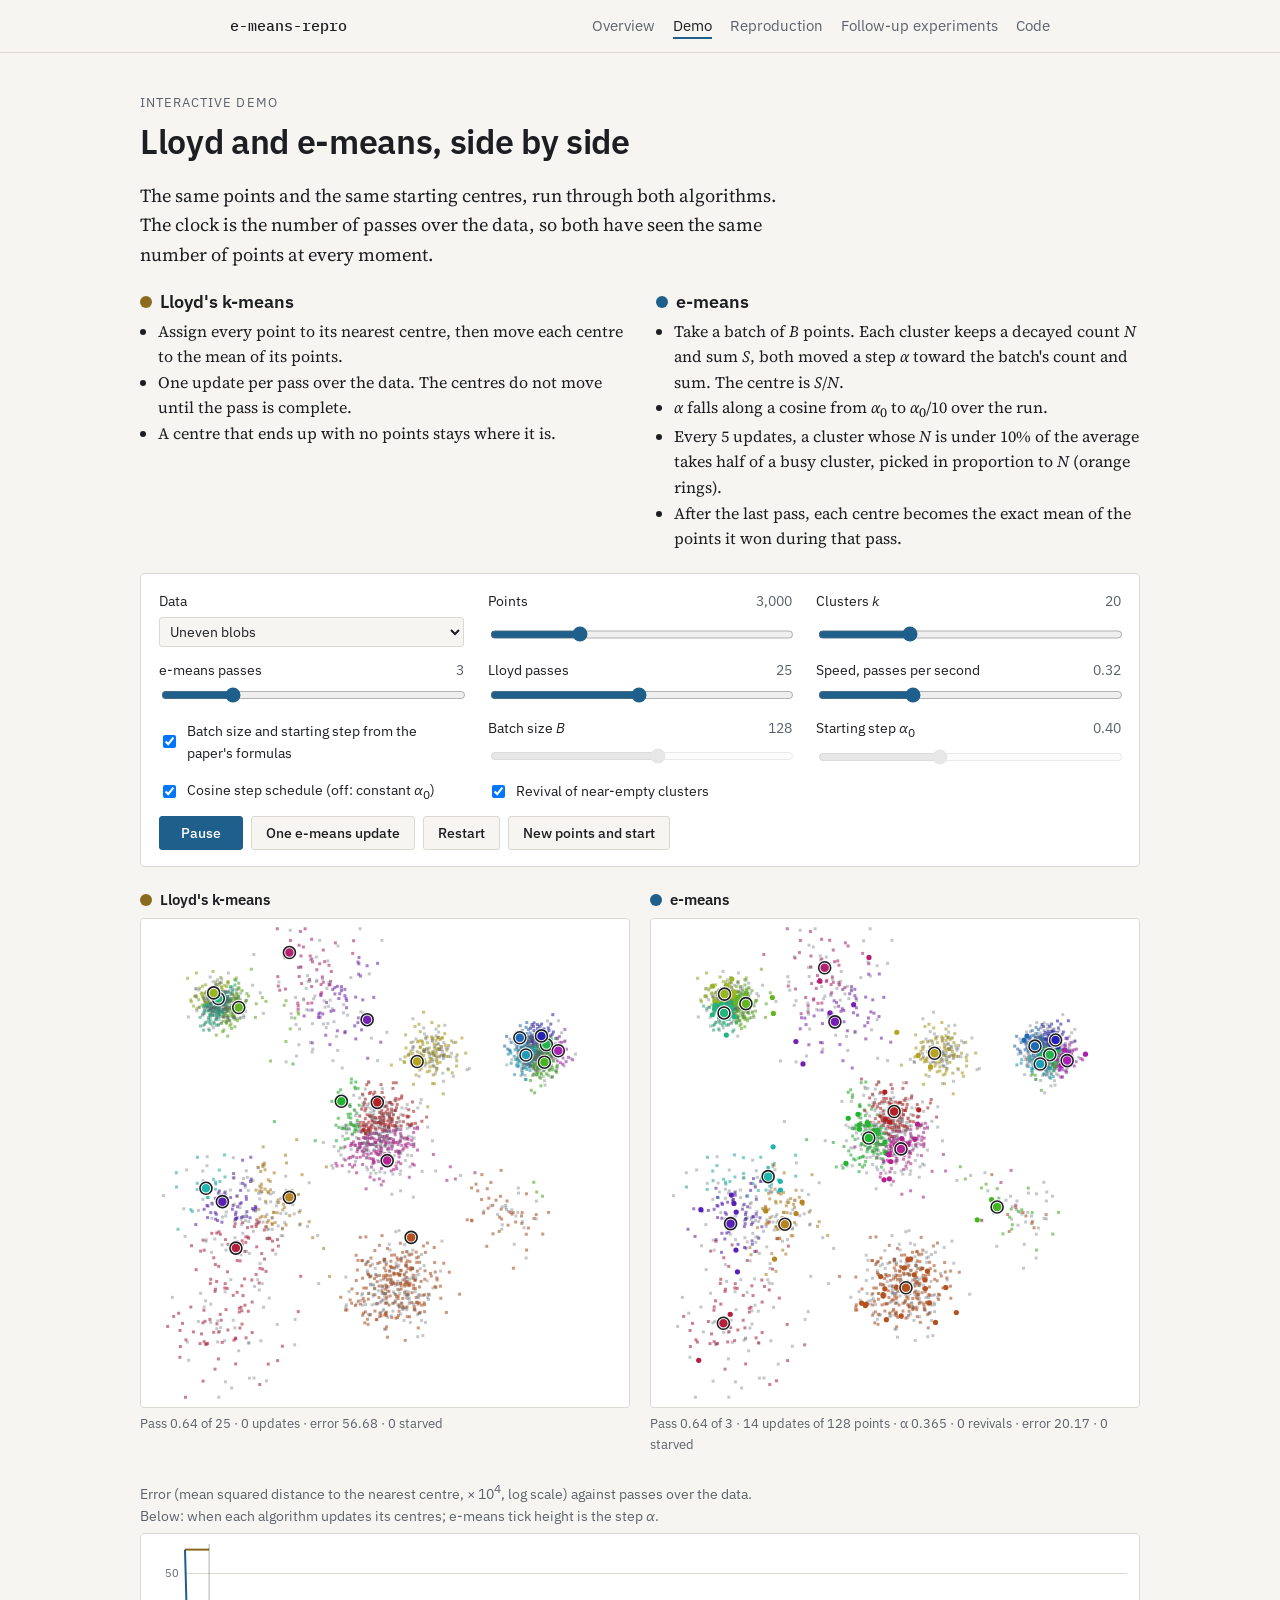
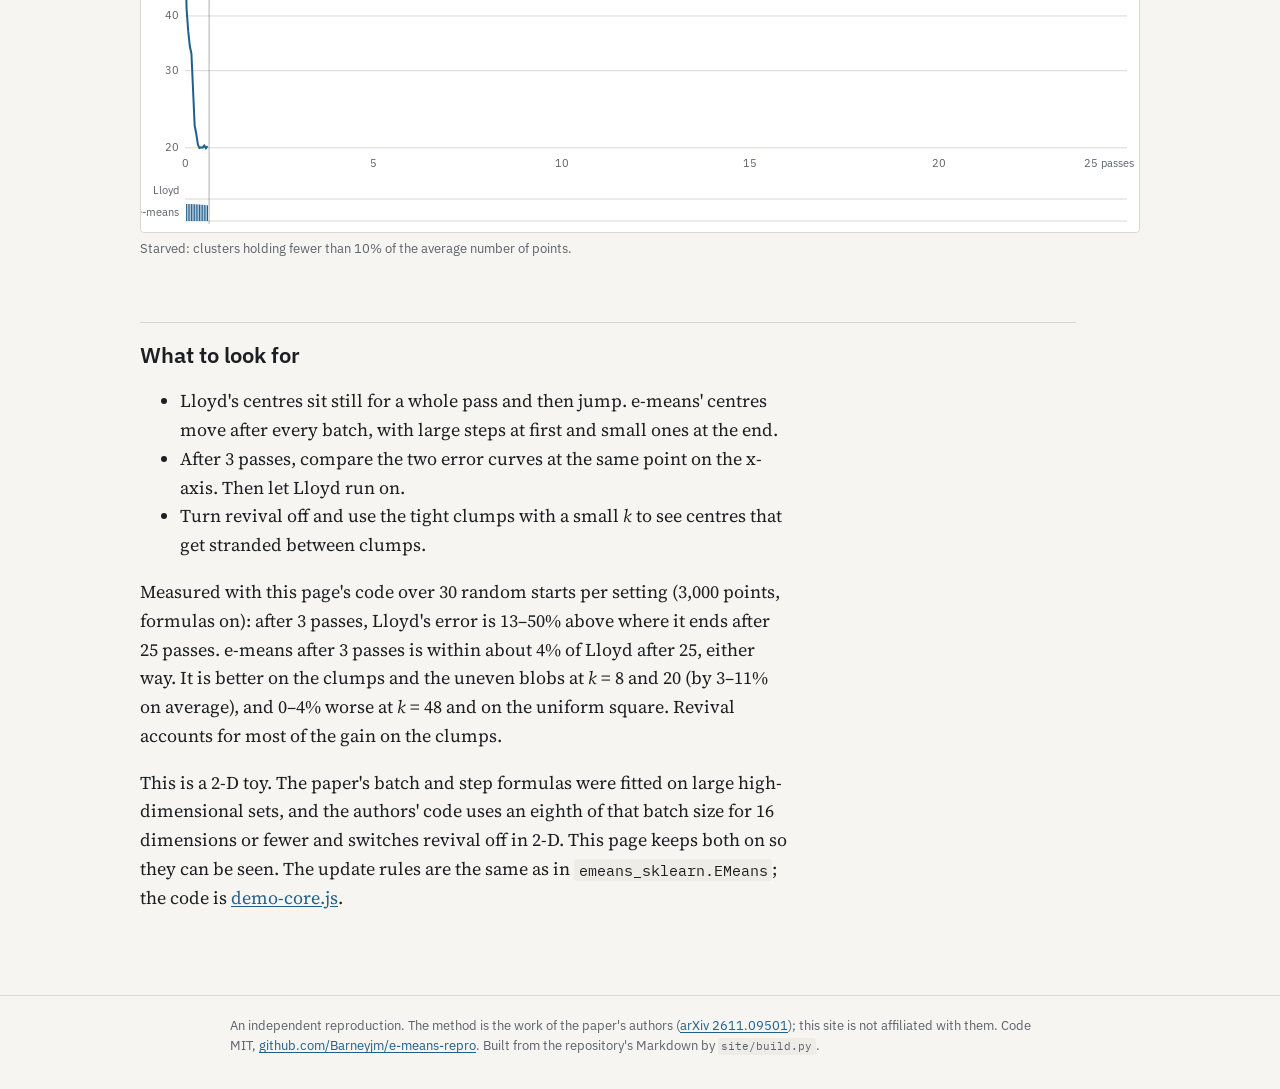
==== docs/demo.html @ 65a551fb "Site: interactive Lloyd vs e-means demo demo.html runs both algorithms on the same 2-D points from t" ====
<!doctype html>
<html lang="en">
<head>
<meta charset="utf-8">
<meta name="viewport" content="width=device-width, initial-scale=1">
<title>Lloyd vs e-means demo</title>
<meta name="description" content="Lloyd&#x27;s k-means and e-means run side by side on the same 2-D points, with sliders.">
<link rel="preconnect" href="https://fonts.googleapis.com"><link rel="preconnect" href="https://fonts.gstatic.com" crossorigin><link rel="stylesheet" href="https://fonts.googleapis.com/css2?family=IBM+Plex+Mono:wght@400;500&family=IBM+Plex+Sans:wght@400;500;600&family=Source+Serif+4:ital,opsz,wght@0,8..60,400;0,8..60,600;1,8..60,400&display=swap">
<link rel="stylesheet" href="style.css">
</head>
<body>
<header class="site"><div class="wrap"><a class="name" href="index.html">e-means-repro</a><nav><a href="index.html">Overview</a><a href="demo.html" aria-current=page>Demo</a><a href="reproduction.html">Reproduction</a><a href="extensions.html">Follow-up experiments</a><a href="https://github.com/Barneyjm/e-means-repro">Code</a></nav></div></header>
<main class="wrap doc">
<header class="intro">
  <p class="kicker">Interactive demo</p>
  <h1>Lloyd and e-means, side by side</h1>
  <p class="lede">The same points and the same starting centres, run through both algorithms. The clock is the number of
  passes over the data, so both have seen the same number of points at every moment.</p>
</header>

<div class="compare">
  <div>
    <h3><i class="key lloyd"></i>Lloyd's k-means</h3>
    <ul>
      <li>Assign every point to its nearest centre, then move each centre to the mean of its points.</li>
      <li>One update per pass over the data. The centres do not move until the pass is complete.</li>
      <li>A centre that ends up with no points stays where it is.</li>
    </ul>
  </div>
  <div>
    <h3><i class="key emeans"></i>e-means</h3>
    <ul>
      <li>Take a batch of <var>B</var> points. Each cluster keeps a decayed count <var>N</var> and sum <var>S</var>, both moved a step <var>α</var> toward the batch's count and sum. The centre is <var>S</var>/<var>N</var>.</li>
      <li><var>α</var> falls along a cosine from <var>α</var><sub>0</sub> to <var>α</var><sub>0</sub>/10 over the run.</li>
      <li>Every 5 updates, a cluster whose <var>N</var> is under 10% of the average takes half of a busy cluster, picked in proportion to <var>N</var> (orange rings).</li>
      <li>After the last pass, each centre becomes the exact mean of the points it won during that pass.</li>
    </ul>
  </div>
</div>

<div class="controls" id="controls">
  <label><span>Data</span>
    <select id="kind">
      <option value="uneven">Uneven blobs</option>
      <option value="clumps">Tight clumps on a sparse background</option>
      <option value="uniform">Uniform square</option>
    </select>
  </label>
  <label><span>Points</span> <output id="nOut"></output><input type="range" id="n" min="1000" max="8000" step="500" value="3000"></label>
  <label><span>Clusters <var>k</var></span> <output id="kOut"></output><input type="range" id="k" min="2" max="64" step="1" value="20"></label>
  <label><span>e-means passes</span> <output id="teOut"></output><input type="range" id="te" min="1" max="10" step="1" value="3"></label>
  <label><span>Lloyd passes</span> <output id="tlOut"></output><input type="range" id="tl" min="1" max="50" step="1" value="25"></label>
  <label><span>Speed, passes per second</span> <output id="spOut"></output><input type="range" id="sp" min="0" max="1" step="0.01" value="0.3"></label>
  <label class="check"><input type="checkbox" id="laws" checked> <span>Batch size and starting step from the paper's formulas</span></label>
  <label><span>Batch size <var>B</var></span> <output id="bOut"></output><input type="range" id="b" min="2" max="11" step="1" value="7"></label>
  <label><span>Starting step <var>α</var><sub>0</sub></span> <output id="aOut"></output><input type="range" id="a" min="0.01" max="1" step="0.01" value="0.4"></label>
  <label class="check"><input type="checkbox" id="cosine" checked> <span>Cosine step schedule (off: constant <var>α</var><sub>0</sub>)</span></label>
  <label class="check"><input type="checkbox" id="revive" checked> <span>Revival of near-empty clusters</span></label>
  <div class="buttons">
    <button type="button" id="play">Pause</button>
    <button type="button" id="step">One e-means update</button>
    <button type="button" id="restart">Restart</button>
    <button type="button" id="reseed">New points and start</button>
  </div>
</div>

<div class="panels">
  <figure class="panel">
    <figcaption><i class="key lloyd"></i>Lloyd's k-means</figcaption>
    <canvas id="cvL" aria-label="Lloyd's k-means on the points"></canvas>
    <p class="stats" id="stL"></p>
  </figure>
  <figure class="panel">
    <figcaption><i class="key emeans"></i>e-means</figcaption>
    <canvas id="cvE" aria-label="e-means on the points"></canvas>
    <p class="stats" id="stE"></p>
  </figure>
</div>

<figure class="chartfig">
  <figcaption>Error (mean squared distance to the nearest centre, × 10<sup>4</sup>, log scale) against passes over the data. Below: when each algorithm updates its centres; e-means tick height is the step <var>α</var>.</figcaption>
  <canvas id="cvC" aria-label="Error against passes for both algorithms"></canvas>
  <p class="stats" id="stC"></p>
</figure>

<section>
  <h2>What to look for</h2>
  <ul>
    <li>Lloyd's centres sit still for a whole pass and then jump. e-means' centres move after every batch, with large steps at first and small ones at the end.</li>
    <li>After 3 passes, compare the two error curves at the same point on the x-axis. Then let Lloyd run on.</li>
    <li>Turn revival off and use the tight clumps with a small <var>k</var> to see centres that get stranded between clumps.</li>
  </ul>
  <p>Measured with this page's code over 30 random starts per setting (3,000 points, formulas on): after 3 passes,
  Lloyd's error is 13–50% above where it ends after 25 passes. e-means after 3 passes is within about 4% of Lloyd after 25, either
  way. It is better on the clumps and the uneven blobs at <var>k</var> = 8 and 20 (by 3–11% on average), and 0–4% worse at
  <var>k</var> = 48 and on the uniform square. Revival accounts for most of the gain on the clumps.</p>
  <p>This is a 2-D toy. The paper's batch and step formulas were fitted on large high-dimensional sets, and the
  authors' code uses an eighth of that batch size for 16 dimensions or fewer and switches revival off in 2-D. This page
  keeps both on so they can be seen. The update rules are the same as in <code>emeans_sklearn.EMeans</code>; the code is
  <a href="https://github.com/Barneyjm/e-means-repro/blob/main/site/demo-core.js">demo-core.js</a>.</p>
</section>

</main>
<footer class="site"><div class="wrap">An independent reproduction. The method is the work of the paper's authors
(<a href="https://arxiv.org/abs/2611.09501">arXiv 2611.09501</a>); this site is not affiliated with them. Code MIT,
<a href="https://github.com/Barneyjm/e-means-repro">github.com/Barneyjm/e-means-repro</a>. Built from the repository's Markdown by <code>site/build.py</code>.</div></footer>
<script src="demo-core.js"></script><script src="demo.js"></script>
</body>
</html>
---- docs/style.css ----
:root {
  --bg: #f6f5f1; --surface: #ffffff; --fg: #1c1e22; --muted: #5b616b; --rule: #dad8d1; --code-bg: #eeece6;
  --accent: #1f5f8b; --plain: #1f5f8b; --penalty: #b4532a; --zero: #8a8f98; --lloyd: #8a6a1f; --pt-l: 42%;
  --serif: "Source Serif 4", Georgia, "Times New Roman", serif;
  --sans: "IBM Plex Sans", system-ui, -apple-system, "Segoe UI", sans-serif;
  --mono: "IBM Plex Mono", ui-monospace, SFMono-Regular, Menlo, monospace;
}
@media (prefers-color-scheme: dark) { :root:not([data-theme="light"]) {
  --bg: #14161a; --surface: #1b1e23; --fg: #e5e3dd; --muted: #a0a6af; --rule: #30343b; --code-bg: #21252b;
  --accent: #82b6dd; --plain: #82b6dd; --penalty: #e38b5d; --zero: #6d727a; --lloyd: #d6ad5c; --pt-l: 64%; color-scheme: dark; } }
:root[data-theme="dark"] {
  --bg: #14161a; --surface: #1b1e23; --fg: #e5e3dd; --muted: #a0a6af; --rule: #30343b; --code-bg: #21252b;
  --accent: #82b6dd; --plain: #82b6dd; --penalty: #e38b5d; --zero: #6d727a; --lloyd: #d6ad5c; --pt-l: 64%; color-scheme: dark; }
* { box-sizing: border-box; }
html { -webkit-text-size-adjust: 100%; }
body { margin: 0; background: var(--bg); color: var(--fg); font: 18px/1.6 var(--serif); }
a { color: var(--accent); text-underline-offset: 2px; }
.wrap { max-width: 860px; margin: 0 auto; padding-inline: 20px; }
.wrap.doc { max-width: 1040px; }
header.site { border-bottom: 1px solid var(--rule); font-family: var(--sans); font-size: 15px; }
header.site .wrap { display: flex; flex-wrap: wrap; align-items: baseline; justify-content: space-between; gap: 6px 24px; padding-block: 14px; }
header.site .name { font-family: var(--mono); font-weight: 500; color: var(--fg); text-decoration: none; }
header.site nav { display: flex; flex-wrap: wrap; gap: 4px 18px; }
header.site nav a { color: var(--muted); text-decoration: none; }
header.site nav a:hover, header.site nav a[aria-current] { color: var(--fg); }
header.site nav a[aria-current] { text-decoration: underline; text-decoration-color: var(--accent); text-decoration-thickness: 2px; text-underline-offset: 6px; }
main { padding-block: 40px 64px; }
main :is(p, ul, ol, h1, h2, h3, h4, blockquote) { max-width: 72ch; }
h1, h2, h3, h4 { font-family: var(--sans); line-height: 1.25; text-wrap: balance; font-weight: 600; }
h1 { font-size: 2.1rem; margin: 0.2em 0 0.4em; letter-spacing: -0.01em; }
h2 { font-size: 1.4rem; margin: 2.2em 0 0.6em; padding-top: 0.8em; border-top: 1px solid var(--rule); }
h3 { font-size: 1.12rem; margin: 1.8em 0 0.5em; }
h4 { font-size: 1rem; }
.kicker { font-family: var(--sans); font-size: 13px; letter-spacing: 0.08em; text-transform: uppercase; color: var(--muted); margin: 0; }
.lede { font-size: 1.15rem; }
.caption { font-family: var(--sans); font-size: 14px; color: var(--muted); }
code, pre { font-family: var(--mono); font-size: 0.84em; }
code { background: var(--code-bg); padding: 0.1em 0.3em; border-radius: 3px; }
pre { background: var(--code-bg); padding: 14px 16px; border-radius: 4px; overflow-x: auto; line-height: 1.5; }
pre code { background: none; padding: 0; font-size: 0.95em; }
var { font-style: italic; }
.table-wrap { overflow-x: auto; margin: 1em 0 1.4em; border-top: 1px solid var(--rule); }
table { border-collapse: collapse; font-family: var(--sans); font-size: 14px; font-variant-numeric: tabular-nums; min-width: 100%; }
th, td { text-align: left; padding: 7px 12px 7px 0; border-bottom: 1px solid var(--rule); vertical-align: top; }
th { font-weight: 600; color: var(--muted); font-size: 13px; }
td:not(:first-child) { white-space: nowrap; }
.doc td:not(:first-child) { white-space: normal; min-width: 5.5em; }
.doc td:first-child { min-width: 11em; }
.figures { display: grid; grid-template-columns: repeat(3, minmax(0, 1fr)); gap: 16px; margin: 1em 0; }
.figures > div { background: var(--surface); border: 1px solid var(--rule); border-radius: 4px; padding: 14px 16px; min-width: 0; }
.figures dt { font-family: var(--sans); font-size: 13px; color: var(--muted); }
.figures dd { margin: 4px 0; font-family: var(--sans); font-size: 1.8rem; font-weight: 600; font-variant-numeric: tabular-nums; }
.figures p { margin: 0; font-family: var(--sans); font-size: 14px; color: var(--muted); }
.legend { display: flex; flex-wrap: wrap; gap: 6px 22px; font-family: var(--sans); font-size: 14px; margin: 1.2em 0 0.4em; }
.legend span { display: inline-flex; align-items: center; gap: 8px; }
.legend .dot { position: static; transform: none; display: inline-block; }
.dotplot { font-family: var(--sans); font-size: 14px; font-variant-numeric: tabular-nums; margin-bottom: 0.8em; }
.dotplot .row { display: grid; grid-template-columns: 15rem 1fr; gap: 12px; align-items: center; min-height: 30px; }
.dotplot .lab { min-width: 0; }
.dotplot .k { color: var(--muted); white-space: nowrap; }
.dotplot .vals { display: block; font-size: 12px; color: var(--muted); }
.dotplot .vals .plain { color: var(--plain); } .dotplot .vals .penalty { color: var(--penalty); }
.dotplot .track { position: relative; height: 26px; }
.dotplot .zero { position: absolute; top: 0; bottom: 0; width: 1px; background: var(--zero); }
.dotplot .bar { position: absolute; top: 50%; height: 2px; margin-top: -1px; opacity: 0.55; }
.dotplot .bar.plain { background: var(--plain); } .dotplot .bar.penalty { background: var(--penalty); }
.dot { position: absolute; top: 50%; width: 11px; height: 11px; transform: translate(-50%, -50%); border-radius: 50%; }
.dot.plain { background: var(--plain); }
.dot.penalty { background: var(--bg); border: 2.5px solid var(--penalty); }
.dotplot .axis { min-height: 22px; }
.dotplot .ticks { height: 22px; border-top: 1px solid var(--rule); }
.dotplot .ticks span { position: absolute; top: 3px; transform: translateX(-50%); font-size: 12px; color: var(--muted); }
.links li { margin-bottom: 0.4em; }
footer.site { border-top: 1px solid var(--rule); font-family: var(--sans); font-size: 13px; color: var(--muted); }
footer.site .wrap { padding-block: 20px 32px; }
/* demo */
.compare { display: grid; grid-template-columns: repeat(2, minmax(0, 1fr)); gap: 16px 32px; margin: 1.2em 0; }
.compare h3 { margin: 0 0 0.3em; display: flex; align-items: center; gap: 8px; }
.compare ul { padding-left: 1.1em; margin: 0; font-size: 16px; }
.key { display: inline-block; width: 12px; height: 12px; border-radius: 50%; flex: none; }
.key.lloyd { background: var(--lloyd); } .key.emeans { background: var(--plain); }
.controls { display: grid; grid-template-columns: repeat(auto-fill, minmax(230px, 1fr)); gap: 12px 24px; padding: 16px 18px;
  background: var(--surface); border: 1px solid var(--rule); border-radius: 4px; font-family: var(--sans); font-size: 14px; margin: 1.5em 0; }
.controls label { display: flex; flex-direction: column; gap: 4px; min-width: 0; }
.controls label.check { flex-direction: row; align-items: center; gap: 8px; }
.controls output { font-variant-numeric: tabular-nums; color: var(--muted); }
.controls label:not(.check) { display: grid; grid-template-columns: 1fr auto; }
.controls label:not(.check) > input, .controls label:not(.check) > select { grid-column: 1 / -1; }
.controls input[type=range] { width: 100%; accent-color: var(--accent); }
.controls input:disabled { opacity: 0.45; }
.controls select { font: inherit; padding: 4px 6px; background: var(--bg); color: var(--fg); border: 1px solid var(--rule); border-radius: 3px; }
.buttons { grid-column: 1 / -1; display: flex; flex-wrap: wrap; gap: 8px; }
.buttons button { font: 500 14px var(--sans); padding: 7px 14px; border-radius: 3px; border: 1px solid var(--rule); background: var(--bg); color: var(--fg); cursor: pointer; }
.buttons button:first-child { background: var(--accent); border-color: var(--accent); color: var(--surface); min-width: 6em; }
.panels { display: grid; grid-template-columns: repeat(2, minmax(0, 1fr)); gap: 20px; }
.panel, .chartfig { margin: 0; min-width: 0; }
.panel figcaption, .chartfig figcaption { font-family: var(--sans); font-size: 15px; font-weight: 600; display: flex; align-items: center; gap: 8px; margin-bottom: 6px; }
.chartfig figcaption { font-weight: 400; font-size: 14px; color: var(--muted); display: block; max-width: 80ch; }
.panel canvas { width: 100%; aspect-ratio: 1; display: block; border: 1px solid var(--rule); border-radius: 4px; }
.chartfig { margin-top: 24px; }
.chartfig canvas { width: 100%; height: 300px; display: block; border: 1px solid var(--rule); border-radius: 4px; }
.stats { font-family: var(--sans); font-size: 13px; color: var(--muted); font-variant-numeric: tabular-nums; margin: 6px 0 0; min-height: 2.6em; }
@media (max-width: 640px) {
  .compare, .panels { grid-template-columns: 1fr; }
  .chartfig canvas { height: 260px; }
  body { font-size: 17px; }
  .wrap { padding-inline: 16px; }
  h1 { font-size: 1.7rem; }
  .dotplot .row { grid-template-columns: 1fr; gap: 0; margin-bottom: 8px; }
  .figures { grid-template-columns: 1fr; }
  .dotplot .axis .lab { display: none; }
}
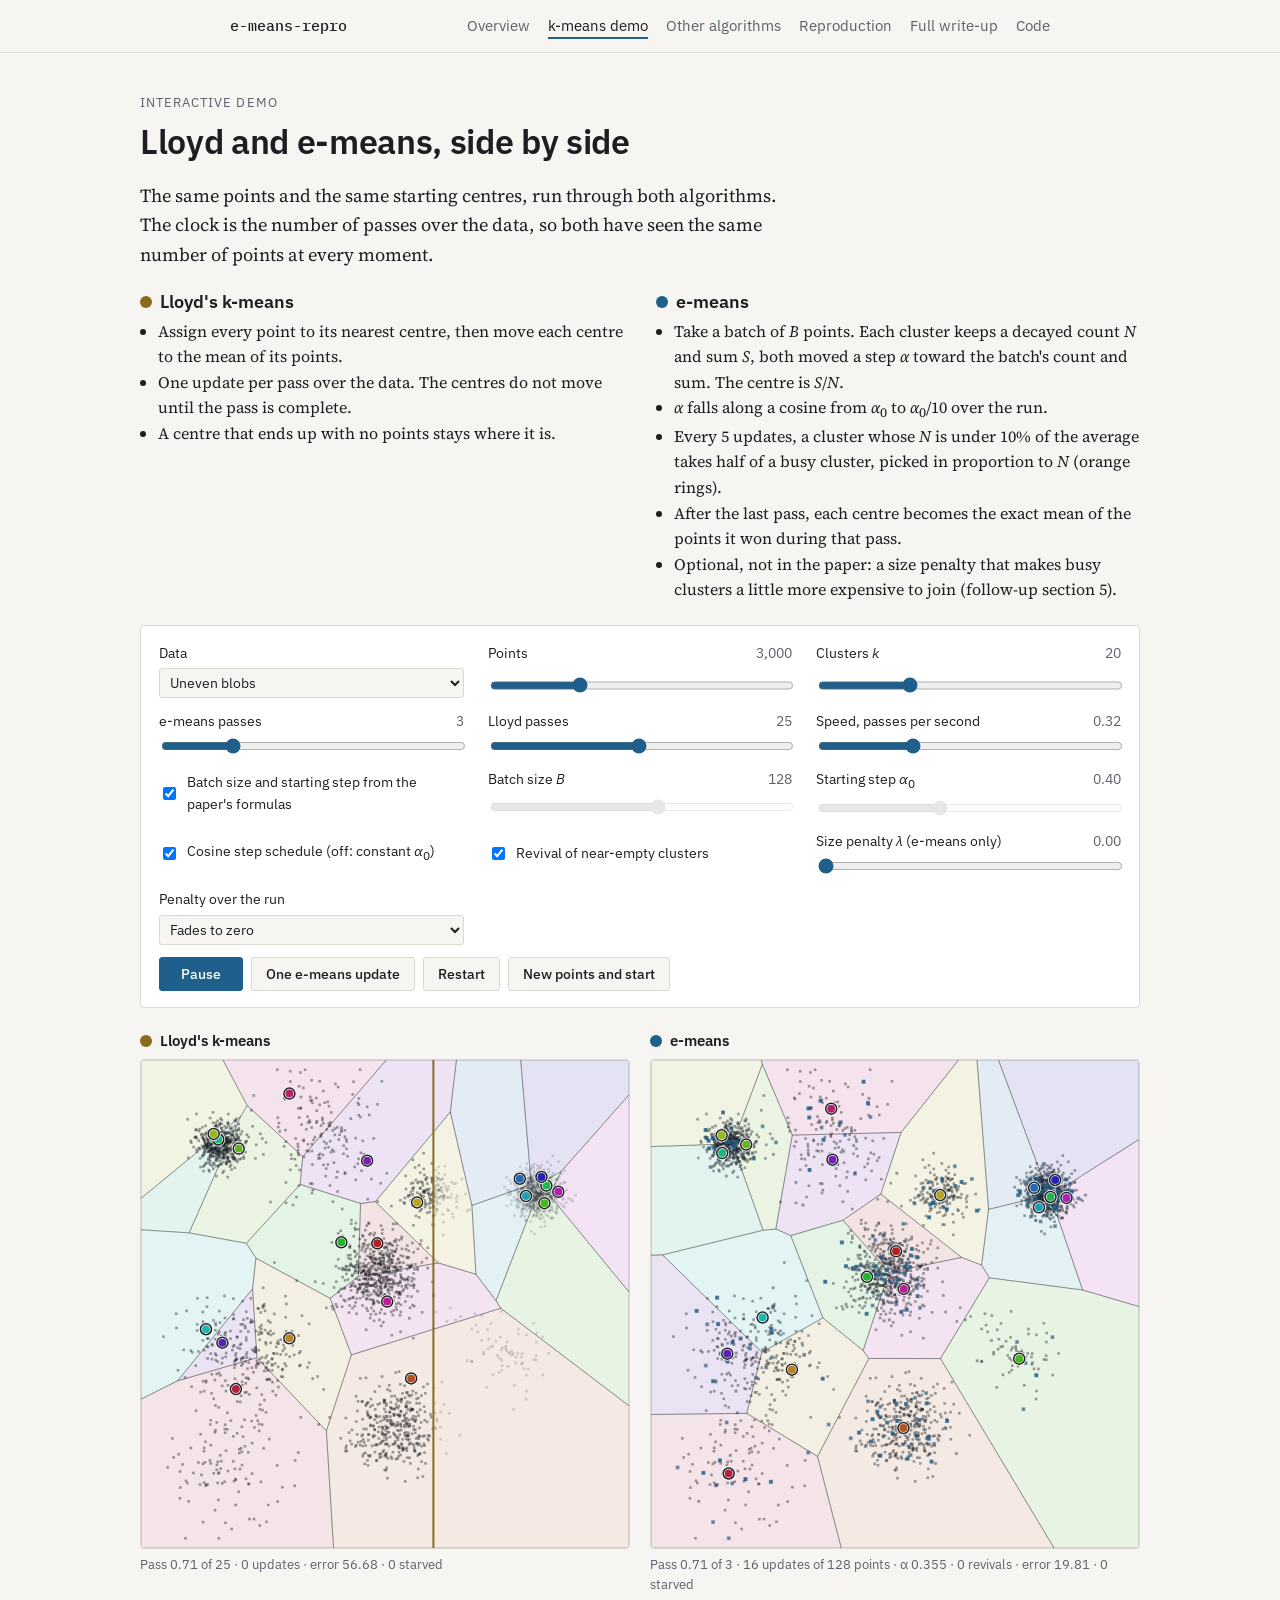
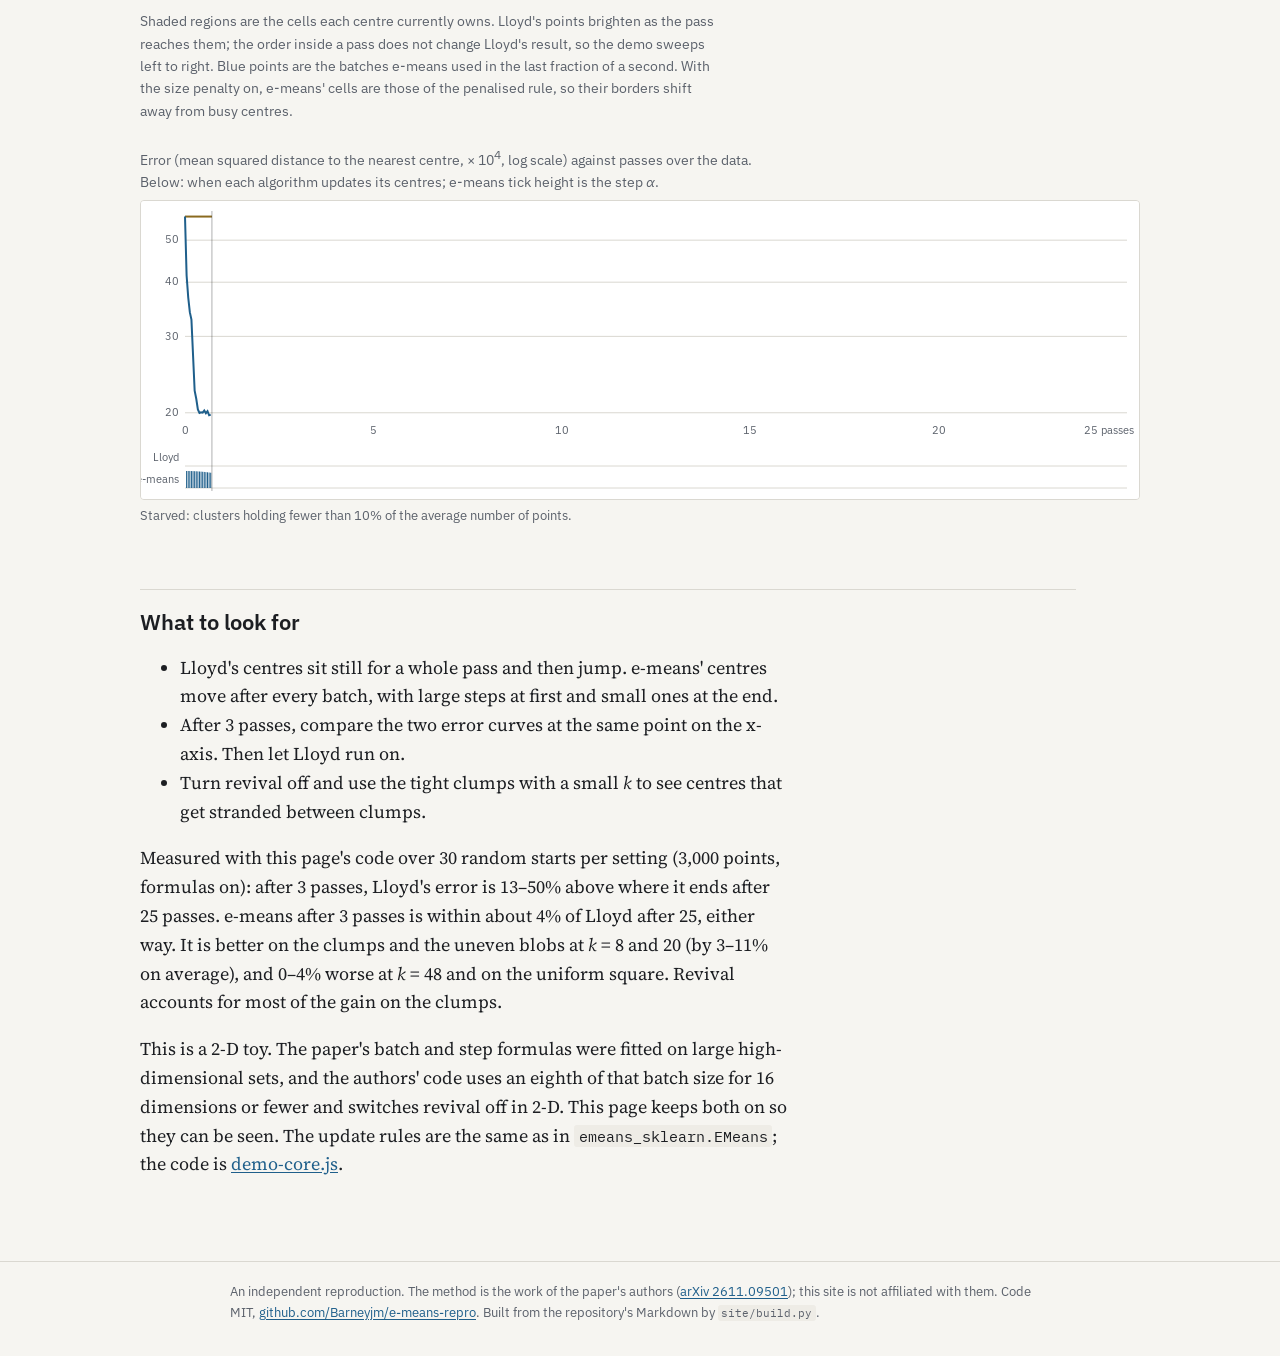
==== commit 6679062c: "Site: clearer k-means demo, size-penalty slider, follow-ups page k-means demo: draw the exact cells " ====
--- a/docs/demo.html
+++ b/docs/demo.html
@@ -9,7 +9,7 @@
 <link rel="stylesheet" href="style.css">
 </head>
 <body>
-<header class="site"><div class="wrap"><a class="name" href="index.html">e-means-repro</a><nav><a href="index.html">Overview</a><a href="demo.html" aria-current=page>Demo</a><a href="reproduction.html">Reproduction</a><a href="extensions.html">Follow-up experiments</a><a href="https://github.com/Barneyjm/e-means-repro">Code</a></nav></div></header>
+<header class="site"><div class="wrap"><a class="name" href="index.html">e-means-repro</a><nav><a href="index.html">Overview</a><a href="demo.html" aria-current=page>k-means demo</a><a href="followups.html">Other algorithms</a><a href="reproduction.html">Reproduction</a><a href="extensions.html">Full write-up</a><a href="https://github.com/Barneyjm/e-means-repro">Code</a></nav></div></header>
 <main class="wrap doc">
 <header class="intro">
   <p class="kicker">Interactive demo</p>
@@ -34,6 +34,7 @@
       <li><var>α</var> falls along a cosine from <var>α</var><sub>0</sub> to <var>α</var><sub>0</sub>/10 over the run.</li>
       <li>Every 5 updates, a cluster whose <var>N</var> is under 10% of the average takes half of a busy cluster, picked in proportion to <var>N</var> (orange rings).</li>
       <li>After the last pass, each centre becomes the exact mean of the points it won during that pass.</li>
+      <li>Optional, not in the paper: a size penalty that makes busy clusters a little more expensive to join (follow-up section 5).</li>
     </ul>
   </div>
 </div>
@@ -56,6 +57,10 @@
   <label><span>Starting step <var>α</var><sub>0</sub></span> <output id="aOut"></output><input type="range" id="a" min="0.01" max="1" step="0.01" value="0.4"></label>
   <label class="check"><input type="checkbox" id="cosine" checked> <span>Cosine step schedule (off: constant <var>α</var><sub>0</sub>)</span></label>
   <label class="check"><input type="checkbox" id="revive" checked> <span>Revival of near-empty clusters</span></label>
+  <label><span>Size penalty <var>λ</var> (e-means only)</span> <output id="lamOut"></output><input type="range" id="lam" min="0" max="1" step="0.05" value="0"></label>
+  <label><span>Penalty over the run</span>
+    <select id="lamEnd"><option value="0">Fades to zero</option><option value="1">Held</option></select>
+  </label>
   <div class="buttons">
     <button type="button" id="play">Pause</button>
     <button type="button" id="step">One e-means update</button>
@@ -76,6 +81,10 @@
     <p class="stats" id="stE"></p>
   </figure>
 </div>
+
+<p class="caption">Shaded regions are the cells each centre currently owns. Lloyd's points brighten as the pass reaches them; the order
+inside a pass does not change Lloyd's result, so the demo sweeps left to right. Blue points are the batches e-means used in the last
+fraction of a second. With the size penalty on, e-means' cells are those of the penalised rule, so their borders shift away from busy centres.</p>
 
 <figure class="chartfig">
   <figcaption>Error (mean squared distance to the nearest centre, × 10<sup>4</sup>, log scale) against passes over the data. Below: when each algorithm updates its centres; e-means tick height is the step <var>α</var>.</figcaption>
--- a/docs/style.css
+++ b/docs/style.css
@@ -100,7 +100,35 @@
 .chartfig { margin-top: 24px; }
 .chartfig canvas { width: 100%; height: 300px; display: block; border: 1px solid var(--rule); border-radius: 4px; }
 .stats { font-family: var(--sans); font-size: 13px; color: var(--muted); font-variant-numeric: tabular-nums; margin: 6px 0 0; min-height: 2.6em; }
+.chartgrid { display: grid; grid-template-columns: repeat(2, minmax(0, 1fr)); gap: 28px 32px; margin-top: 1em; }
+.smallchart { margin: 1.5em 0 0; min-width: 0; }
+.chartgrid .smallchart { margin: 0; }
+section > .smallchart { max-width: 560px; }
+.smallchart h3 { margin: 0 0 0.3em; font-size: 1.05rem; }
+.smallchart > p { font-size: 15px; margin: 0 0 0.5em; }
+.smallchart figcaption { font-family: var(--sans); font-size: 13px; color: var(--muted); margin-top: 4px; }
+.smallchart .legend { margin: 0.4em 0; font-size: 13px; gap: 4px 16px; }
+.sw { display: inline-block; width: 18px; height: 0; border-top: 2.5px solid; }
+.sw.dash { border-top-style: dashed; }
+svg.chart { width: 100%; height: auto; display: block; font-family: var(--sans); background: var(--surface); border: 1px solid var(--rule); border-radius: 4px; }
+svg.chart .grid { stroke: var(--rule); stroke-width: 1; }
+svg.chart .frame { stroke: var(--muted); stroke-width: 1; }
+svg.chart .ref { stroke: var(--muted); stroke-width: 1; stroke-dasharray: 3 3; }
+svg.chart text { fill: var(--muted); font-size: 12px; }
+svg.chart .axis { font-size: 12px; }
+svg.chart .rowlabel { fill: var(--fg); font-size: 12px; }
+svg.chart .clip { fill: var(--fg); font-size: 11px; }
+svg.chart polyline { fill: none; stroke-width: 2.2; }
+svg.chart .dash { stroke-dasharray: 6 4; }
+svg.chart .m { stroke: var(--surface); stroke-width: 1.5; }
+.s-full { stroke: var(--lloyd); fill: var(--lloyd); color: var(--lloyd); }
+.s-recipe { stroke: var(--plain); fill: var(--plain); color: var(--plain); }
+.s-alt { stroke: var(--penalty); fill: var(--penalty); color: var(--penalty); }
+.s-alt2 { stroke: var(--zero); fill: var(--zero); color: var(--zero); }
+polyline.s-full, polyline.s-recipe, polyline.s-alt, polyline.s-alt2 { fill: none; }
+svg.chart rect.bar { stroke: none; }
 @media (max-width: 640px) {
+  .chartgrid { grid-template-columns: 1fr; }
   .compare, .panels { grid-template-columns: 1fr; }
   .chartfig canvas { height: 260px; }
   body { font-size: 17px; }
